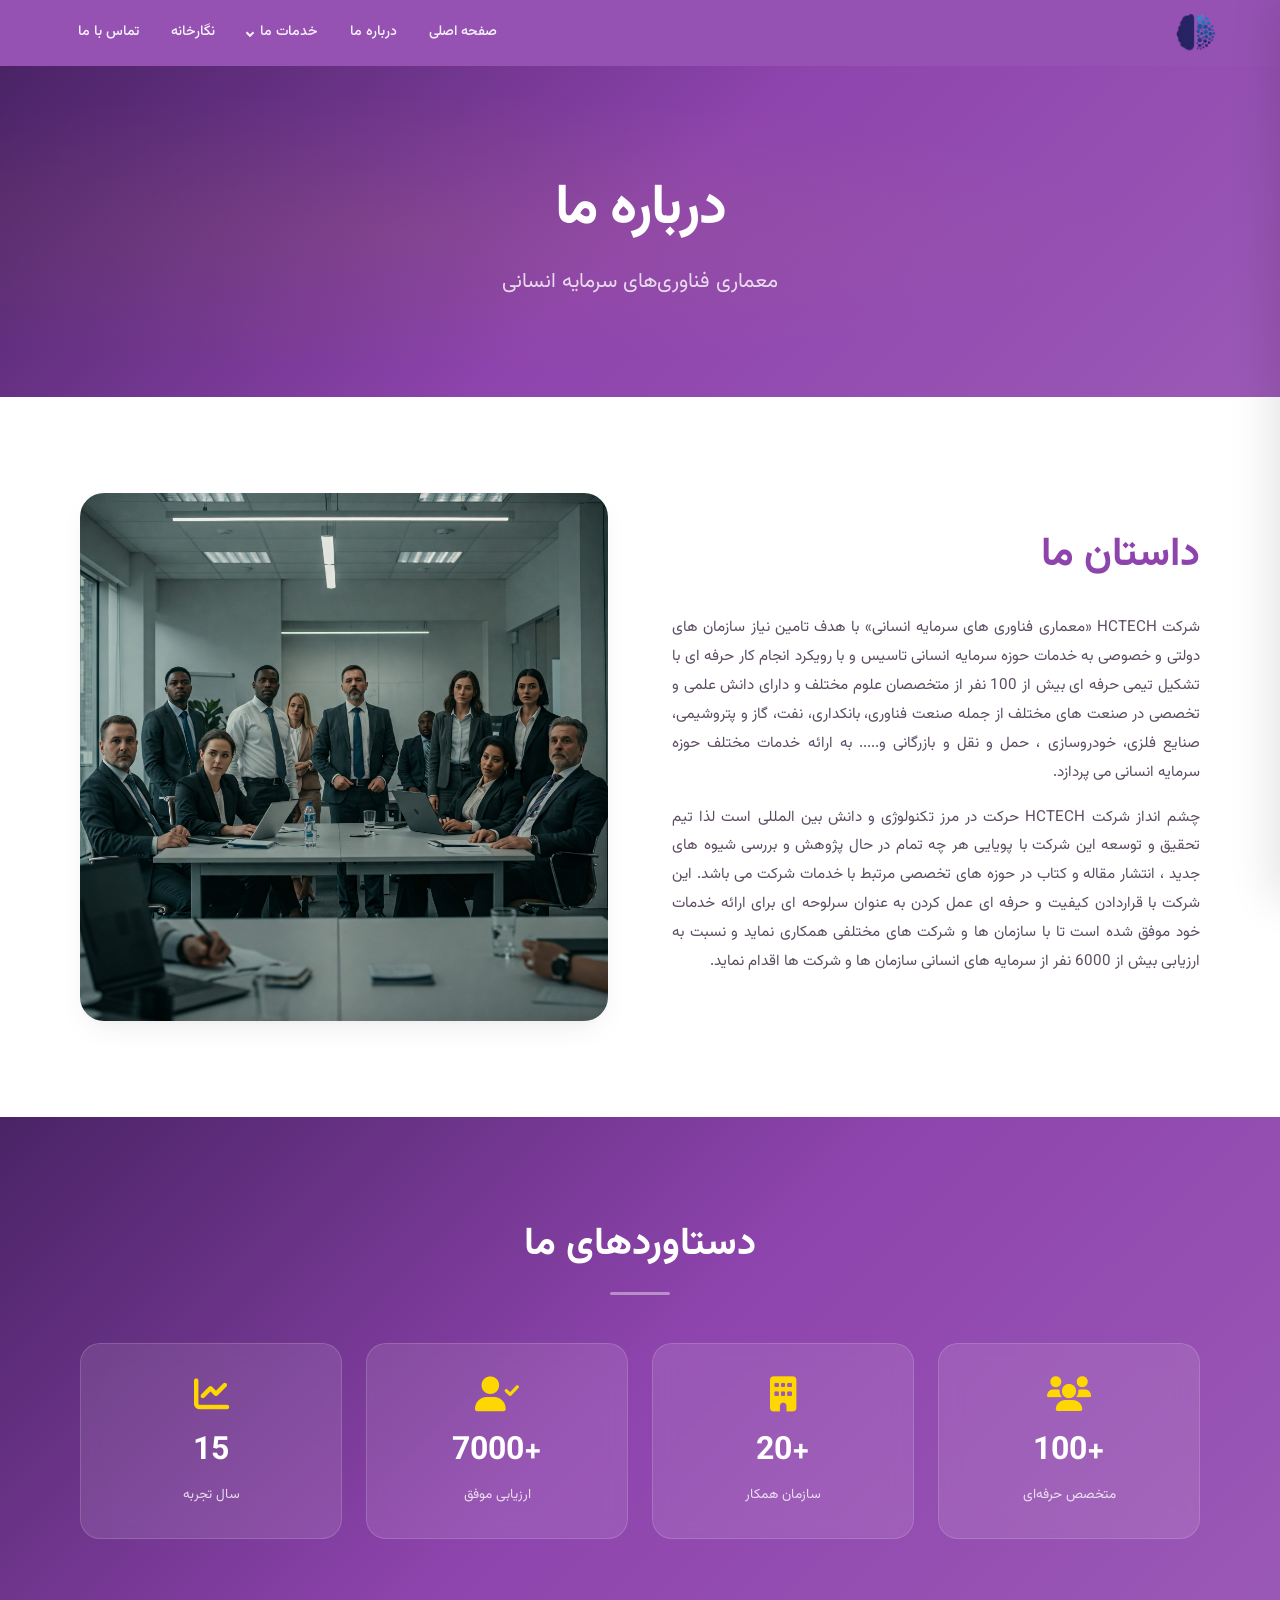
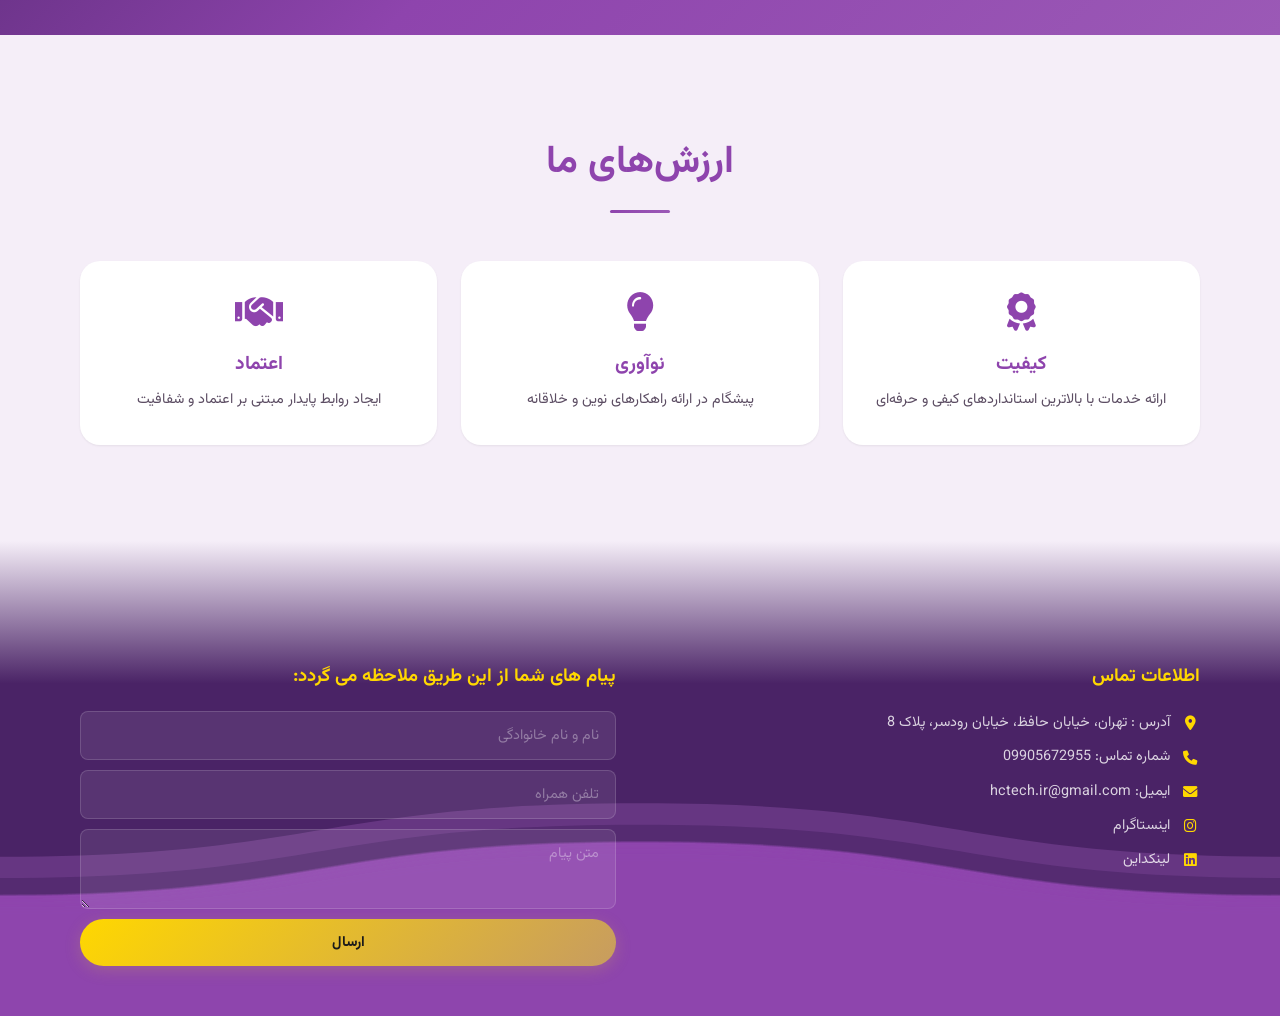
==== about.html @ 05dc85ad "Initial commit - HCTECH Premium v5.0" ====
<!DOCTYPE html>
<html lang="fa" dir="rtl">

<head>
    <meta charset="UTF-8">
    <meta name="viewport" content="width=device-width, initial-scale=1.0">
    <title>درباره ما - HCTECH</title>

    <!-- Preload فونت -->
    <link rel="preload" href="assets/fonts/Vazirmatn-Regular.ttf" as="font" type="font/ttf" crossorigin>
    <link rel="preload" href="assets/fonts/Vazirmatn-Bold.ttf" as="font" type="font/ttf" crossorigin>

    <!-- Styles -->
    <link rel="stylesheet" href="css/main.css">
    <link rel="stylesheet" href="css/animations.css">
    <link rel="stylesheet" href="https://cdnjs.cloudflare.com/ajax/libs/font-awesome/6.0.0/css/all.min.css">
</head>

<body>

    <!-- ==========================================
    HEADER
    =========================================== -->
    <header class="header">
        <div class="header-container">
            <a href="index.html" class="logo-link">
                <img src="./images/logo.png" alt="HCTECH" class="logo">
            </a>
            <nav>
                <ul>
                    <li><a href="index.html">صفحه اصلی</a></li>
                    <li><a href="about.html" class="active">درباره ما</a></li>
                    <li class="dropdown">
                        <a href="#" class="dropdown-btn">خدمات ما</a>
                        <div class="dropdown-content">
                            <a href="competency.html">طراحی مدل شایستگی</a>
                            <a href="tm.html">مدیریت استعداد</a>
                            <a href="sp.html">جانشین‌پروری</a>
                            <a href="assessmentcenter.html">کانون ارزیابی</a>
                            <a href="#">دوره‌های توسعه شایستگی</a>
                            <a href="#">مدیریت عملکرد</a>
                            <a href="#">کوچینگ</a>
                            <a href="#">مدیریت دانش</a>
                            <a href="#">کلینیک رفتاری</a>
                        </div>
                    </li>
                    <li><a href="index.html#gallery">نگارخانه</a></li>
                    <li><a href="contact.html">تماس با ما</a></li>
                </ul>
            </nav>
        </div>
    </header>

    <!-- ==========================================
    PAGE HEADER
    =========================================== -->
    <section class="page-hero">
        <div class="page-hero-content fade-in-up">
            <h1>درباره ما</h1>
            <p>معماری فناوری‌های سرمایه انسانی</p>
        </div>
    </section>

    <!-- ==========================================
    OUR STORY
    =========================================== -->
    <section class="our-story">
        <div class="container">
            <div class="story-content">
                <div class="story-text fade-in-up">
                    <h1>داستان ما</h1>
                    <p>شرکت HCTECH «معماری فناوری های سرمایه انسانی» با هدف تامین نیاز سازمان های دولتی و خصوصی به
                        خدمات حوزه سرمایه انسانی تاسیس و با رویکرد انجام کار حرفه ای با تشکیل تیمی حرفه ای بیش از
                        100 نفر از متخصصان علوم مختلف و دارای دانش علمی و تخصصی در صنعت های مختلف از جمله صنعت
                        فناوری، بانکداری، نفت، گاز و پتروشیمی، صنایع فلزی، خودروسازی ، حمل و نقل و بازرگانی و.....
                        به ارائه خدمات مختلف حوزه سرمایه انسانی می پردازد.</p>
                    <p>چشم انداز شرکت HCTECH حرکت در مرز تکنولوژی و دانش بین المللی است لذا تیم تحقیق و توسعه این
                        شرکت با پویایی هر چه تمام در حال پژوهش و بررسی شیوه های جدید ، انتشار مقاله و کتاب در حوزه
                        های تخصصی مرتبط با خدمات شرکت می باشد. این شرکت با قراردادن کیفیت و حرفه ای عمل کردن به
                        عنوان سرلوحه ای برای ارائه خدمات خود موفق شده است تا با سازمان ها و شرکت های مختلفی همکاری
                        نماید و نسبت به ارزیابی بیش از 6000 نفر از سرمایه های انسانی سازمان ها و شرکت ها اقدام
                        نماید.</p>
                </div>
                <div class="story-image fade-in-up">
                    <img src="./images/about/about 1.jpg" alt="درباره HCTECH">
                </div>
            </div>
        </div>
    </section>

    <!-- ==========================================
    ACHIEVEMENTS
    =========================================== -->
    <section class="achievements">
        <div class="container">
            <h2 class="section-title">دستاوردهای ما</h2>
            <div class="stats-grid">
                <div class="stat-item scale-in">
                    <i class="fas fa-users"></i>
                    <h3>+100</h3>
                    <p>متخصص حرفه‌ای</p>
                </div>
                <div class="stat-item scale-in">
                    <i class="fas fa-building"></i>
                    <h3>+20</h3>
                    <p>سازمان همکار</p>
                </div>
                <div class="stat-item scale-in">
                    <i class="fas fa-user-check"></i>
                    <h3>+7000</h3>
                    <p>ارزیابی موفق</p>
                </div>
                <div class="stat-item scale-in">
                    <i class="fas fa-chart-line"></i>
                    <h3>15</h3>
                    <p>سال تجربه</p>
                </div>
            </div>
        </div>
    </section>

    <!-- ==========================================
    OUR VALUES
    =========================================== -->
    <section class="our-values">
        <div class="container">
            <h2 class="section-title">ارزش‌های ما</h2>
            <div class="values-grid">
                <div class="value-card fade-in-up">
                    <i class="fas fa-award"></i>
                    <h3>کیفیت</h3>
                    <p>ارائه خدمات با بالاترین استانداردهای کیفی و حرفه‌ای</p>
                </div>
                <div class="value-card fade-in-up">
                    <i class="fas fa-lightbulb"></i>
                    <h3>نوآوری</h3>
                    <p>پیشگام در ارائه راهکارهای نوین و خلاقانه</p>
                </div>
                <div class="value-card fade-in-up">
                    <i class="fas fa-handshake"></i>
                    <h3>اعتماد</h3>
                    <p>ایجاد روابط پایدار مبتنی بر اعتماد و شفافیت</p>
                </div>
            </div>
        </div>
    </section>

    <!-- ==========================================
    FOOTER
    =========================================== -->
    <footer>
        <div class="wave-container">
            <svg viewBox="0 0 120 28" preserveAspectRatio="none">
                <defs>
                    <filter id="goo">
                        <feGaussianBlur in="SourceGraphic" stdDeviation="1" result="blur" />
                        <feColorMatrix in="blur" mode="matrix" values="1 0 0 0 0  0 1 0 0 0  0 0 1 0 0  0 0 0 13 -9"
                            result="goo" />
                        <xfeBlend in="SourceGraphic" in2="goo" />
                    </filter>
                    <path id="wave"
                        d="M 0,10 C 30,10 30,15 60,15 90,15 90,10 120,10 150,10 150,15 180,15 210,15 210,10 240,10 v 28 h -240 z" />
                </defs>
                <use id="wave3" class="wave" xlink:href="#wave" x="0" y="-2"></use>
                <use id="wave2" class="wave" xlink:href="#wave" x="0" y="0"></use>
                <g class="gooeff" filter="url(#goo)">
                    <circle class="drop drop1" cx="20" cy="2" r="8.8" />
                    <circle class="drop drop2" cx="25" cy="2.5" r="7.5" />
                    <circle class="drop drop3" cx="16" cy="2.8" r="9.2" />
                    <circle class="drop drop4" cx="18" cy="2" r="8.8" />
                    <circle class="drop drop5" cx="22" cy="2.5" r="7.5" />
                    <circle class="drop drop6" cx="26" cy="2.8" r="9.2" />
                    <circle class="drop drop1" cx="5" cy="4.4" r="8.8" />
                    <circle class="drop drop2" cx="5" cy="4.1" r="7.5" />
                    <circle class="drop drop3" cx="8" cy="3.8" r="9.2" />
                    <circle class="drop drop4" cx="3" cy="4.4" r="8.8" />
                    <circle class="drop drop5" cx="7" cy="4.1" r="7.5" />
                    <circle class="drop drop6" cx="10" cy="4.3" r="9.2" />
                    <circle class="drop drop1" cx="1.2" cy="5.4" r="8.8" />
                    <circle class="drop drop2" cx="5.2" cy="5.1" r="7.5" />
                    <circle class="drop drop3" cx="10.2" cy="5.3" r="9.2" />
                    <circle class="drop drop4" cx="3.2" cy="5.4" r="8.8" />
                    <circle class="drop drop5" cx="14.2" cy="5.1" r="7.5" />
                    <circle class="drop drop6" cx="17.2" cy="4.8" r="9.2" />
                    <use id="wave1" class="wave" xlink:href="#wave" x="0" y="1" />
                </g>
            </svg>
        </div>
        <div class="footer-container">
            <div class="contact-info">
                <h3>اطلاعات تماس</h3>
                <p><i class="fas fa-map-marker-alt"></i> آدرس : تهران، خیابان حافظ، خیابان رودسر، پلاک 8</p>
                <p><i class="fas fa-phone"></i> شماره تماس: 09905672955</p>
                <p><i class="fas fa-envelope"></i> ایمیل: hctech.ir@gmail.com</p>
                <p><i class="fab fa-instagram"></i> <a href="#">اینستاگرام</a></p>
                <p><i class="fab fa-linkedin"></i> <a href="#">لینکداین</a></p>
            </div>
            <div class="message-box">
                <h3>پیام های شما از این طریق ملاحظه می گردد:</h3>
                <form>
                    <input type="text" placeholder="نام و نام خانوادگی" required>
                    <input type="email" placeholder="تلفن همراه" required>
                    <textarea placeholder="متن پیام" required></textarea>
                    <button type="submit">ارسال</button>
                </form>
            </div>
        </div>
    </footer>

    <script src="js/main.js"></script>
</body>

</html>
---- css/main.css ----
/* ========================================
   HCTECH PREMIUM CSS v5.0
   طراحی از صفر — مینیمال لوکس
   ======================================== */

/* ===========================================
   ۱. @font-face — فونت لوکال Vazirmatn
   =========================================== */
@font-face {
    font-family: 'Vazirmatn';
    src: url('../assets/fonts/Vazirmatn-Light.ttf') format('truetype');
    font-weight: 300;
    font-style: normal;
    font-display: swap;
}

@font-face {
    font-family: 'Vazirmatn';
    src: url('../assets/fonts/Vazirmatn-Regular.ttf') format('truetype');
    font-weight: 400;
    font-style: normal;
    font-display: swap;
}

@font-face {
    font-family: 'Vazirmatn';
    src: url('../assets/fonts/Vazirmatn-Medium.ttf') format('truetype');
    font-weight: 500;
    font-style: normal;
    font-display: swap;
}

@font-face {
    font-family: 'Vazirmatn';
    src: url('../assets/fonts/Vazirmatn-Bold.ttf') format('truetype');
    font-weight: 700;
    font-style: normal;
    font-display: swap;
}

/* ===========================================
   ۲. CSS Variables — Design Tokens
   =========================================== */
:root {
    --color-primary: #8e44ad;
    --color-primary-light: #9b59b6;
    --color-primary-lighter: #c39bd3;
    --color-primary-dark: #4a2366;
    --color-primary-bg: #f5eef8;
    --color-accent: #FFD700;
    --color-gold: #c79c60;
    --color-white: #ffffff;
    --color-white-soft: #fafafa;
    --color-gray-50: #f8f9fa;
    --color-gray-100: #f3f4f6;
    --color-gray-200: #e5e7eb;
    --color-gray-300: #d1d5db;
    --color-gray-400: #9ca3af;
    --color-gray-500: #6b7280;
    --color-gray-600: #4b5563;
    --color-text: #2d1f33;
    --color-text-secondary: #5c4d63;
    --color-text-muted: #8a7d91;
    --glass-bg: rgba(255, 255, 255, 0.6);
    --glass-bg-strong: rgba(255, 255, 255, 0.85);
    --glass-border: 1px solid rgba(255, 255, 255, 0.6);
    --glass-blur: blur(16px) saturate(180%);
    --shadow-sm: 0 1px 3px rgba(0, 0, 0, 0.04), 0 1px 2px rgba(0, 0, 0, 0.03);
    --shadow-md: 0 4px 16px -4px rgba(0, 0, 0, 0.06), 0 2px 8px -4px rgba(0, 0, 0, 0.03);
    --shadow-lg: 0 12px 30px -8px rgba(0, 0, 0, 0.08), 0 4px 12px -6px rgba(0, 0, 0, 0.04);
    --shadow-xl: 0 20px 50px -10px rgba(0, 0, 0, 0.1), 0 8px 20px -8px rgba(0, 0, 0, 0.05);
    --radius-sm: 8px;
    --radius-md: 14px;
    --radius-lg: 20px;
    --radius-xl: 24px;
    --radius-2xl: 30px;
    --radius-full: 9999px;
    --transition-fast: 0.15s ease;
    --transition-base: 0.25s ease;
    --transition-slow: 0.4s ease;
    --section-gap: clamp(3rem, 8vw, 6rem);
    --container-padding: clamp(1rem, 4vw, 2.5rem);
    --container-max: 1200px;
}

/* ===========================================
   ۳. Reset
   =========================================== */
*,
*::before,
*::after {
    margin: 0;
    padding: 0;
    box-sizing: border-box;
}

html {
    scroll-behavior: smooth;
    font-size: 16px;
    -webkit-text-size-adjust: 100%;
}

body {
    font-family: 'Vazirmatn', 'Vazir', Tahoma, system-ui, -apple-system, sans-serif;
    background: #f8f7fc;
    color: var(--color-text);
    direction: rtl;
    line-height: 1.7;
    overflow-x: hidden;
    -webkit-font-smoothing: antialiased;
}

::selection {
    background: var(--color-primary);
    color: #fff;
}

img,
video {
    max-width: 100%;
    height: auto;
    display: block;
}

a {
    color: inherit;
    text-decoration: none;
}

ul {
    list-style: none;
}

button {
    cursor: pointer;
    font-family: inherit;
    border: none;
    background: none;
}

input,
textarea {
    font-family: inherit;
    font-size: inherit;
}

.container {
    max-width: var(--container-max);
    margin: 0 auto;
    padding: 0 var(--container-padding);
}

.section-title {
    font-size: clamp(1.6rem, 3.5vw, 2.4rem);
    color: var(--color-primary);
    text-align: center;
    margin-bottom: 3rem;
    font-weight: 700;
    position: relative;
}

.section-title::after {
    content: '';
    display: block;
    width: 60px;
    height: 3px;
    background: linear-gradient(90deg, var(--color-primary), var(--color-primary-light));
    margin: 14px auto 0;
    border-radius: 2px;
}

.text-center {
    text-align: center;
}

/* ===========================================
   ۴. Scrollbar
   =========================================== */
::-webkit-scrollbar {
    width: 6px;
}

::-webkit-scrollbar-track {
    background: transparent;
}

::-webkit-scrollbar-thumb {
    background: var(--color-primary-lighter);
    border-radius: 10px;
}

::-webkit-scrollbar-thumb:hover {
    background: var(--color-primary);
}

/* ===========================================
   ۵. HEADER
   =========================================== */
.header {
    position: sticky;
    top: 0;
    z-index: 1000;
    background: rgba(142, 68, 173, 0.92);
    backdrop-filter: blur(16px);
    -webkit-backdrop-filter: blur(16px);
    transition: background 0.3s ease, box-shadow 0.3s ease;
}

.header-scrolled {
    background: rgba(255, 255, 255, 0.94);
    backdrop-filter: blur(20px);
    -webkit-backdrop-filter: blur(20px);
    box-shadow: 0 2px 20px rgba(0, 0, 0, 0.06);
}

.header-container {
    display: flex;
    align-items: center;
    justify-content: space-between;
    max-width: 1200px;
    margin: 0 auto;
    padding: 0 1.5rem;
    height: 66px;
    transition: height 0.3s ease;
}

.header-scrolled .header-container {
    height: 58px;
}

/* لوگو — فقط یک تعریف */
.header .logo {
    height: 40px;
    width: auto;
    object-fit: contain;
    transition: height 0.3s ease;
    display: block;
}

.header-scrolled .logo {
    height: 34px;
}

/* Navigation */
.header nav {
    display: flex;
    align-items: center;
}

.header nav ul {
    display: flex;
    align-items: center;
    gap: 4px;
}

.header nav ul li {
    position: relative;
}

.header nav ul li>a {
    display: flex;
    align-items: center;
    gap: 3px;
    padding: 8px 14px;
    color: rgba(255, 255, 255, 0.92);
    font-size: 0.88rem;
    font-weight: 500;
    border-radius: 8px;
    transition: all 0.2s ease;
    white-space: nowrap;
}

.header nav ul li>a:hover {
    color: #fff;
    background: rgba(255, 255, 255, 0.12);
}

.header-scrolled nav ul li>a {
    color: #333;
}

.header-scrolled nav ul li>a:hover {
    color: #8e44ad;
    background: rgba(142, 68, 173, 0.06);
}

/* Dropdown */
.dropdown-btn::after {
    content: '';
    display: inline-block;
    width: 6px;
    height: 6px;
    border-left: 2px solid currentColor;
    border-bottom: 2px solid currentColor;
    transform: rotate(-45deg);
    margin-right: 4px;
    transition: transform 0.2s ease;
}

.dropdown:hover .dropdown-btn::after {
    transform: rotate(135deg);
}

.dropdown-content {
    position: absolute;
    top: calc(100% + 2px);
    right: 0;
    min-width: 250px;
    background: #fff;
    border-radius: 14px;
    box-shadow: 0 20px 50px rgba(0, 0, 0, 0.12), 0 0 0 1px rgba(0, 0, 0, 0.04);
    padding: 8px 0;
    opacity: 0;
    visibility: hidden;
    transform: translateY(4px);
    transition: all 0.2s ease;
    z-index: 200;
}

.dropdown:hover .dropdown-content {
    opacity: 1;
    visibility: visible;
    transform: translateY(0);
}

.dropdown-content a {
    display: block !important;
    padding: 11px 20px !important;
    color: #333 !important;
    font-size: 0.85rem !important;
    font-weight: 400 !important;
    text-align: right !important;
    border-radius: 0 !important;
    margin: 0 !important;
    transition: all 0.15s ease !important;
}

.dropdown-content a:hover {
    background: #f5eef8 !important;
    color: #8e44ad !important;
    padding-right: 26px !important;
}

/* Hamburger */
.hamburger {
    display: none;
    flex-direction: column;
    gap: 5px;
    cursor: pointer;
    z-index: 3001;
    padding: 6px;
}

.hamburger span {
    display: block;
    width: 24px;
    height: 2px;
    background: #fff;
    border-radius: 2px;
    transition: all 0.3s ease;
}

.header-scrolled .hamburger span {
    background: #8e44ad;
}

.hamburger.active span:nth-child(1) {
    transform: translateY(7px) rotate(45deg);
}

.hamburger.active span:nth-child(2) {
    opacity: 0;
}

.hamburger.active span:nth-child(3) {
    transform: translateY(-7px) rotate(-45deg);
}

/* Mobile Menu */
.mobile-menu {
    position: fixed;
    top: 0;
    right: 0;
    width: min(300px, 82vw);
    height: 100vh;
    height: 100dvh;
    background: #fff;
    z-index: 3000;
    transform: translateX(100%);
    transition: transform 0.35s cubic-bezier(0.4, 0, 0.2, 1);
    padding: 80px 20px 30px;
    display: flex;
    flex-direction: column;
    gap: 2px;
    box-shadow: -10px 0 40px rgba(0, 0, 0, 0.1);
    overflow-y: auto;
}

.mobile-menu.active {
    transform: translateX(0);
}

.mobile-menu a {
    display: block;
    padding: 13px 16px;
    font-size: 0.98rem;
    font-weight: 500;
    color: #333;
    border-radius: 10px;
    transition: all 0.2s ease;
}

.mobile-menu a:hover {
    background: #f5eef8;
    color: #8e44ad;
}

.mobile-menu .dropdown-services {
    border-top: 1px solid #eee;
    margin-top: 6px;
    padding-top: 6px;
}

.mobile-menu .dropdown-services a {
    font-size: 0.88rem;
    padding-right: 22px;
    color: #555;
}

.mobile-menu-overlay {
    position: fixed;
    inset: 0;
    background: rgba(0, 0, 0, 0.4);
    z-index: 2999;
    opacity: 0;
    visibility: hidden;
    transition: all 0.3s ease;
}

.mobile-menu-overlay.active {
    opacity: 1;
    visibility: visible;
}

@media (max-width: 991px) {
    .header nav {
        display: none;
    }

    .hamburger {
        display: flex;
    }
}

@media (max-width: 480px) {
    .header-container {
        height: 58px;
        padding: 0 1rem;
    }

    .header .logo {
        height: 32px;
    }
}

/* ===========================================
   ۶. INDEX PAGE — Video Section
   =========================================== */
.video-section {
    position: relative;
    background: #000;
}

.video-wrapper {
    position: relative;
    width: 100%;
    aspect-ratio: 16/9;
    max-height: 85vh;
    overflow: hidden;
}

.video-wrapper::after {
    content: '';
    position: absolute;
    inset: 0;
    background: linear-gradient(to bottom, rgba(0, 0, 0, 0.2) 0%, rgba(0, 0, 0, 0) 30%, rgba(0, 0, 0, 0) 70%, rgba(74, 35, 102, 0.5) 100%);
    pointer-events: none;
    z-index: 2;
}

#hero-video {
    width: 100%;
    height: 100%;
    object-fit: cover;
    position: absolute;
    top: 0;
    left: 0;
}

.video-overlay-text {
    position: absolute;
    top: 50%;
    left: 50%;
    transform: translate(-50%, -50%);
    z-index: 3;
    text-align: center;
    pointer-events: none;
}

.video-overlay-title {
    font-family: 'Montserrat', system-ui, -apple-system, sans-serif;
    font-size: clamp(3rem, 8vw, 7rem);
    font-weight: 700;
    color: #fff;
    letter-spacing: 4px;
    text-shadow: 0 4px 30px rgba(0, 0, 0, 0.4);
    line-height: 1;
    margin-bottom: 0.5rem;
}

.video-overlay-subtitle {
    font-family: 'Poppins', system-ui, -apple-system, sans-serif;
    font-size: clamp(1rem, 2.5vw, 1.6rem);
    color: rgba(255, 255, 255, 0.85);
    letter-spacing: 6px;
    font-weight: 300;
    text-shadow: 0 2px 10px rgba(0, 0, 0, 0.3);
}

/* ===========================================
   ۷. Services Grid
   =========================================== */
.services {
    display: grid;
    grid-template-columns: repeat(auto-fill, minmax(280px, 1fr));
    gap: 1.5rem;
    padding: var(--section-gap) var(--container-padding);
    background: var(--color-primary-bg);
    max-width: var(--container-max);
    margin: 0 auto;
}

.service-card {
    background: #fff;
    border-radius: var(--radius-lg);
    overflow: hidden;
    box-shadow: var(--shadow-sm);
    transition: all 0.35s ease;
    cursor: pointer;
}

.service-card:hover {
    transform: translateY(-6px);
    box-shadow: var(--shadow-lg);
}

.service-card img {
    width: 100%;
    aspect-ratio: 4/3;
    object-fit: cover;
    transition: transform 0.5s ease;
}

.service-card:hover img {
    transform: scale(1.04);
}

.service-card h2 {
    padding: 1rem 1.2rem;
    font-size: 0.95rem;
    font-weight: 600;
    color: var(--color-text);
    transition: color 0.2s ease;
    text-align: center;
}

.service-card:hover h2 {
    color: var(--color-primary);
}

.service-card a {
    display: block;
    color: inherit;
}

/* ===========================================
   ۸. Statistics
   =========================================== */
.statistics-section {
    background: linear-gradient(135deg, #4a2366 0%, #8e44ad 50%, #9b59b6 100%);
    padding: var(--section-gap) 0;
    margin-bottom: 80px;
    position: relative;
    overflow: hidden;
}

.statistics-section::before {
    content: '';
    position: absolute;
    inset: 0;
    background: radial-gradient(ellipse at 30% 50%, rgba(255, 215, 0, 0.08) 0%, transparent 60%),
        radial-gradient(ellipse at 70% 80%, rgba(255, 255, 255, 0.04) 0%, transparent 50%);
    pointer-events: none;
}

.statistics-container {
    display: grid;
    grid-template-columns: repeat(auto-fit, minmax(260px, 1fr));
    gap: 2rem;
    max-width: var(--container-max);
    margin: 0 auto;
    padding: 0 var(--container-padding);
}

.stat-item {
    background: rgba(255, 255, 255, 0.1);
    backdrop-filter: blur(10px);
    -webkit-backdrop-filter: blur(10px);
    border: 1px solid rgba(255, 255, 255, 0.15);
    border-radius: var(--radius-lg);
    padding: 2rem 1.5rem;
    text-align: center;
    transition: all 0.3s ease;
}

.stat-item:hover {
    background: rgba(255, 255, 255, 0.16);
    transform: translateY(-4px);
    box-shadow: 0 12px 30px rgba(0, 0, 0, 0.15);
}

.stat-icon {
    font-size: 2.4rem;
    color: var(--color-accent);
    margin-bottom: 1rem;
}

.stat-number {
    font-size: 2.8rem;
    font-weight: 800;
    color: #fff;
    display: flex;
    align-items: center;
    justify-content: center;
    gap: 4px;
}

.stat-unit {
    font-size: 1.2rem;
    color: rgba(255, 255, 255, 0.6);
    font-weight: 400;
}

.stat-title {
    font-size: 0.92rem;
    color: rgba(255, 255, 255, 0.8);
    margin-top: 0.5rem;
    font-weight: 400;
}

/* ===========================================
   ۹. FOOTER
   =========================================== */
footer {
    position: relative;
    color: #fff;
    text-align: center;
    overflow: hidden;
    padding: 120px 0 50px;
    background: linear-gradient(180deg, var(--color-primary-bg) 0%, var(--color-primary-dark) 30%);
}

.footer-container {
    display: flex;
    justify-content: space-between;
    gap: 3rem;
    max-width: var(--container-max);
    margin: 0 auto;
    padding: 0 var(--container-padding);
    text-align: right;
    position: relative;
    z-index: 2;
}

.contact-info,
.message-box {
    width: 48%;
}

.contact-info h3,
.message-box h3 {
    color: var(--color-accent);
    margin-bottom: 1.2rem;
    font-size: 1.15rem;
}

.contact-info p {
    display: flex;
    align-items: center;
    gap: 10px;
    margin-bottom: 0.6rem;
    color: rgba(255, 255, 255, 0.8);
    font-size: 0.9rem;
}

.contact-info i {
    color: var(--color-accent);
    width: 20px;
    text-align: center;
}

.contact-info a {
    color: rgba(255, 255, 255, 0.8);
    transition: color 0.2s ease;
}

.contact-info a:hover {
    color: var(--color-accent);
}

.message-box form {
    display: flex;
    flex-direction: column;
    gap: 10px;
}

.message-box input,
.message-box textarea {
    padding: 12px 16px;
    border: 1px solid rgba(255, 255, 255, 0.15);
    border-radius: var(--radius-sm);
    background: rgba(255, 255, 255, 0.08);
    color: #fff;
    font-size: 0.9rem;
    transition: all 0.2s ease;
}

.message-box input:focus,
.message-box textarea:focus {
    outline: none;
    border-color: var(--color-accent);
    background: rgba(255, 255, 255, 0.14);
}

.message-box input::placeholder,
.message-box textarea::placeholder {
    color: rgba(255, 255, 255, 0.35);
}

.message-box textarea {
    min-height: 80px;
    resize: vertical;
}

.message-box button {
    padding: 12px 20px;
    background: linear-gradient(135deg, var(--color-accent), var(--color-gold));
    color: #1a1a1a;
    border: none;
    border-radius: var(--radius-full);
    font-weight: 700;
    font-size: 0.9rem;
    cursor: pointer;
    transition: all 0.25s ease;
    box-shadow: 0 4px 15px rgba(199, 156, 96, 0.3);
}

.message-box button:hover {
    transform: translateY(-3px);
    box-shadow: 0 8px 25px rgba(199, 156, 96, 0.4);
}

/* Wave */
.wave-container {
    position: absolute;
    bottom: 0;
    width: 100%;
    height: 100%;
    pointer-events: none;
}

.wave-container svg {
    width: 100%;
    overflow: visible;
    position: absolute;
    bottom: 0;
}

.wave {
    fill: var(--color-primary);
}

#wave1 {
    animation: waveSlide 8s linear infinite;
}

#wave2 {
    animation: waveSlide 12s linear infinite reverse;
    opacity: 0.6;
    fill: var(--color-primary-dark);
}

#wave3 {
    animation: waveSlide 16s linear infinite;
    opacity: 0.35;
    fill: var(--color-primary-light);
}

@keyframes waveSlide {
    to {
        transform: translateX(-100%);
    }
}

.drop {
    fill: var(--color-primary);
    animation: dropFloat 4s ease-in-out infinite;
}

.drop1 {
    animation-duration: 3.5s;
}

.drop2 {
    animation-delay: 1.2s;
    animation-duration: 3s;
}

.drop3 {
    animation-delay: 2.4s;
    animation-duration: 3.8s;
}

.drop4 {
    animation-delay: 0.6s;
    animation-duration: 4.2s;
}

.drop5 {
    animation-delay: 1.8s;
    animation-duration: 3.2s;
}

.drop6 {
    animation-delay: 3s;
    animation-duration: 4.5s;
}

@keyframes dropFloat {
    0% {
        transform: translateY(25px);
        opacity: 1;
    }

    40% {
        transform: translateY(-18px) scale(0.2);
        opacity: 0.6;
    }

    40.001% {
        transform: translateY(25px) scale(1);
        opacity: 1;
    }

    100% {
        transform: translateY(25px);
        opacity: 1;
    }
}

.gooeff {
    filter: url(#goo);
}

/* ===========================================
   ۱۰. RESPONSIVE
   =========================================== */
@media (max-width: 991px) {
    .footer-container {
        flex-direction: column;
        gap: 2rem;
    }

    .contact-info,
    .message-box {
        width: 100%;
    }
}

@media (max-width: 767px) {
    .services {
        grid-template-columns: repeat(2, 1fr);
        gap: 1rem;
    }

    .service-card h2 {
        font-size: 0.82rem;
        padding: 0.8rem;
    }

    .statistics-container {
        grid-template-columns: 1fr;
    }

    .stat-number {
        font-size: 2.2rem;
    }
}

@media (max-width: 480px) {
    .services {
        grid-template-columns: 1fr 1fr;
        gap: 0.7rem;
    }

    .video-overlay-title {
        font-size: 2rem;
    }

    .video-overlay-subtitle {
        font-size: 0.8rem;
        letter-spacing: 3px;
    }
}

@media (prefers-reduced-motion: reduce) {

    *,
    *::before,
    *::after {
        animation-duration: 0.01ms !important;
        transition-duration: 0.01ms !important;
    }
}

/* ===========================================
   صفحات داخلی
   =========================================== */
.page-hero {
    position: relative;
    background: linear-gradient(135deg, #4a2366 0%, #8e44ad 50%, #9b59b6 100%);
    padding: clamp(3rem, 8vw, 6rem) 0;
    text-align: center;
    color: #fff;
    overflow: hidden;
}

.page-hero::before {
    content: '';
    position: absolute;
    inset: 0;
    background: radial-gradient(ellipse at 30% 50%, rgba(255, 215, 0, 0.06) 0%, transparent 60%);
    pointer-events: none;
}

.page-hero-overlay {
    position: absolute;
    inset: 0;
    background: linear-gradient(135deg, rgba(74, 35, 102, 0.85), rgba(142, 68, 173, 0.7));
    z-index: 1;
}

.page-hero-content {
    position: relative;
    z-index: 2;
}

.page-hero-content h1 {
    font-size: clamp(2rem, 5vw, 3.5rem);
    font-weight: 800;
    margin-bottom: 0.5rem;
    letter-spacing: -0.02em;
}

.page-hero-content p {
    font-size: clamp(1rem, 2vw, 1.3rem);
    opacity: 0.8;
}

.our-story {
    padding: var(--section-gap) 0;
    background: #fff;
}

.story-content {
    display: grid;
    grid-template-columns: 1fr 1fr;
    gap: clamp(2rem, 5vw, 4rem);
    align-items: center;
}

.story-text h1 {
    font-size: clamp(1.8rem, 3.5vw, 2.5rem);
    color: var(--color-primary);
    margin-bottom: 1.5rem;
    font-weight: 700;
}

.story-text p {
    margin-bottom: 1rem;
    font-size: 0.95rem;
    color: var(--color-text-secondary);
    line-height: 1.9;
    text-align: justify;
}

.story-image img {
    width: 100%;
    border-radius: var(--radius-xl);
    box-shadow: var(--shadow-lg);
    transition: transform 0.4s ease;
}

.story-image img:hover {
    transform: scale(1.02);
}

.achievements {
    background: linear-gradient(135deg, #4a2366 0%, #8e44ad 50%, #9b59b6 100%);
    padding: var(--section-gap) 0;
    color: #fff;
    position: relative;
}

.achievements .section-title {
    color: #fff;
}

.achievements .section-title::after {
    background: rgba(255, 255, 255, 0.4);
}

.stats-grid {
    display: grid;
    grid-template-columns: repeat(4, 1fr);
    gap: 1.5rem;
}

.stats-grid .stat-item {
    background: rgba(255, 255, 255, 0.1);
    backdrop-filter: blur(10px);
    -webkit-backdrop-filter: blur(10px);
    border: 1px solid rgba(255, 255, 255, 0.15);
    border-radius: var(--radius-lg);
    padding: 2rem 1rem;
    text-align: center;
    transition: all 0.3s ease;
}

.stats-grid .stat-item:hover {
    background: rgba(255, 255, 255, 0.16);
    transform: translateY(-4px);
}

.stats-grid .stat-item i {
    font-size: 2.2rem;
    margin-bottom: 0.8rem;
    color: var(--color-accent);
}

.stats-grid .stat-item h3 {
    font-size: 2rem;
    font-weight: 800;
    margin-bottom: 0.3rem;
}

.stats-grid .stat-item p {
    font-size: 0.85rem;
    opacity: 0.8;
}

.our-values {
    padding: var(--section-gap) 0;
    background: var(--color-primary-bg);
}

.values-grid {
    display: grid;
    grid-template-columns: repeat(3, 1fr);
    gap: 1.5rem;
}

.value-card {
    background: #fff;
    border-radius: var(--radius-lg);
    padding: 2rem 1.5rem;
    text-align: center;
    box-shadow: var(--shadow-sm);
    transition: all 0.3s ease;
}

.value-card:hover {
    transform: translateY(-6px);
    box-shadow: var(--shadow-lg);
}

.value-card i {
    font-size: 2.4rem;
    color: var(--color-primary);
    margin-bottom: 1rem;
}

.value-card h3 {
    color: var(--color-primary);
    margin-bottom: 0.5rem;
    font-size: 1.2rem;
}

.value-card p {
    color: var(--color-text-secondary);
    font-size: 0.9rem;
}

@media (max-width: 991px) {
    .story-content {
        grid-template-columns: 1fr;
    }

    .stats-grid {
        grid-template-columns: repeat(2, 1fr);
    }

    .values-grid {
        grid-template-columns: repeat(2, 1fr);
    }
}

@media (max-width: 767px) {
    .stats-grid {
        grid-template-columns: repeat(2, 1fr);
    }

    .values-grid {
        grid-template-columns: 1fr;
    }
}

@media (max-width: 480px) {
    .stats-grid {
        grid-template-columns: 1fr;
    }
}

/* CONTACT */
.contact-hero {
    position: relative;
    background: linear-gradient(180deg, #4a2366 0%, #3a1a52 100%);
    min-height: 600px;
    display: flex;
    align-items: center;
    justify-content: center;
    text-align: center;
    overflow: hidden;
}

.contact-hero-overlay {
    position: absolute;
    inset: 0;
    background: radial-gradient(ellipse at center, rgba(142, 68, 173, 0.3) 0%, transparent 70%);
    pointer-events: none;
}

.contact-hero-lights {
    position: absolute;
    top: 0;
    left: 0;
    right: 0;
    height: 100%;
    pointer-events: none;
    z-index: 1;
}

.contact-hero-lights .light {
    position: absolute;
    width: 250px;
    opacity: 0.6;
    animation: lightFloat 6s ease-in-out infinite;
}

.light-1 {
    top: -30px;
    left: 5%;
    animation-delay: 0s;
}

.light-2 {
    top: -20px;
    left: 50%;
    transform: translateX(-50%);
    animation-delay: 2s;
}

.light-3 {
    top: -40px;
    right: 5%;
    animation-delay: 4s;
}

@keyframes lightFloat {

    0%,
    100% {
        transform: translateY(0);
    }

    50% {
        transform: translateY(20px);
    }
}

.contact-hero-content {
    position: relative;
    z-index: 2;
    padding-top: 60px;
}

.contact-hero-handwriting {
    font-family: 'Great Vibes', cursive;
    font-size: clamp(2rem, 5vw, 3rem);
    color: #fff;
    margin: 0;
    text-shadow: 0 2px 10px rgba(0, 0, 0, 0.3);
}

.contact-hero-line {
    width: 60px;
    vertical-align: middle;
    margin: 0 10px;
}

.contact-hero-brand {
    font-family: 'Times New Roman', serif;
    font-size: clamp(2rem, 4vw, 2.8rem);
    text-transform: uppercase;
    letter-spacing: 6px;
    color: var(--color-gold);
    margin: 10px 0;
    text-shadow: 0 2px 6px rgba(0, 0, 0, 0.3);
}

.contact-hero-desc {
    font-size: clamp(0.95rem, 2vw, 1.2rem);
    color: #e0e0e0;
    margin: 8px 0 30px;
}

.contact-hero-table {
    width: min(85%, 700px);
    margin: 0 auto;
    position: relative;
    z-index: 2;
    margin-top: -40px;
    filter: drop-shadow(0 10px 30px rgba(0, 0, 0, 0.3));
}

.contact-main {
    padding: clamp(4rem, 10vw, 8rem) 0 var(--section-gap);
    background: var(--color-primary-bg);
}

.contact-grid {
    display: grid;
    grid-template-columns: 1fr 1fr;
    gap: 2rem;
}

.contact-info-card,
.contact-form-card {
    background: #fff;
    border-radius: var(--radius-xl);
    padding: 2rem;
    box-shadow: var(--shadow-md);
}

.contact-info-card h2,
.contact-form-card h2 {
    color: var(--color-primary);
    font-size: 1.4rem;
    margin-bottom: 1.5rem;
    font-weight: 700;
}

.contact-detail {
    display: flex;
    align-items: flex-start;
    gap: 12px;
    margin-bottom: 1.2rem;
}

.contact-detail i {
    font-size: 1.2rem;
    color: var(--color-primary);
    margin-top: 3px;
    width: 22px;
}

.contact-detail h3 {
    font-size: 0.95rem;
    color: var(--color-primary);
    margin-bottom: 2px;
}

.contact-detail p,
.contact-detail a {
    font-size: 0.9rem;
    color: var(--color-text-secondary);
}

.contact-detail a:hover {
    color: var(--color-primary);
}

.contact-social {
    margin-top: 2rem;
}

.contact-social h3 {
    font-size: 0.95rem;
    color: var(--color-primary);
    margin-bottom: 0.8rem;
}

.social-icons {
    display: flex;
    gap: 0.6rem;
}

.social-icon {
    width: 40px;
    height: 40px;
    background: var(--color-primary-bg);
    border-radius: 50%;
    display: flex;
    align-items: center;
    justify-content: center;
    color: var(--color-primary);
    font-size: 1.1rem;
    transition: all 0.25s ease;
}

.social-icon:hover {
    background: var(--color-primary);
    color: #fff;
    transform: translateY(-3px);
}

.contact-form-card>p {
    color: var(--color-text-muted);
    margin-bottom: 1.5rem;
    font-size: 0.9rem;
}

.form-group {
    margin-bottom: 1rem;
    text-align: right;
}

.form-group label {
    display: block;
    margin-bottom: 4px;
    font-weight: 500;
    font-size: 0.88rem;
    color: var(--color-text);
}

.form-group input,
.form-group textarea {
    width: 100%;
    padding: 12px 16px;
    border: 2px solid #e5e7eb;
    border-radius: var(--radius-sm);
    font-size: 0.9rem;
    transition: all 0.25s ease;
    background: #fafafa;
    color: var(--color-text);
}

.form-group input:focus,
.form-group textarea:focus {
    outline: none;
    border-color: var(--color-primary);
    background: #fff;
    box-shadow: 0 0 0 3px rgba(142, 68, 173, 0.06);
}

.form-group textarea {
    resize: vertical;
    min-height: 100px;
}

.submit-btn {
    width: 100%;
    padding: 14px;
    background: linear-gradient(135deg, var(--color-primary), var(--color-primary-light));
    color: #fff;
    border: none;
    border-radius: var(--radius-full);
    font-weight: 700;
    font-size: 1rem;
    cursor: pointer;
    transition: all 0.25s ease;
    box-shadow: 0 4px 15px rgba(142, 68, 173, 0.2);
}

.submit-btn:hover {
    transform: translateY(-3px);
    box-shadow: 0 8px 25px rgba(142, 68, 173, 0.3);
}

.map-section {
    padding: 0 0 var(--section-gap);
    background: var(--color-primary-bg);
}

.map-container {
    border-radius: var(--radius-xl);
    overflow: hidden;
    box-shadow: var(--shadow-lg);
}

@media (max-width: 767px) {
    .contact-grid {
        grid-template-columns: 1fr;
    }

    .contact-hero {
        min-height: 450px;
    }
}

/* COMPETENCY */
.intro-section {
    padding: var(--section-gap) 0;
    background: #fff;
}

.intro-content {
    max-width: 900px;
    margin: 0 auto;
}

.intro-text {
    background: #faf5ff;
    padding: 2rem;
    border-radius: var(--radius-lg);
    margin-bottom: 2rem;
    border-right: 4px solid var(--color-primary);
}

.intro-text p {
    margin-bottom: 1rem;
    line-height: 1.9;
    color: var(--color-text-secondary);
    text-align: justify;
}

.intro-image img {
    width: 100%;
    border-radius: var(--radius-lg);
    box-shadow: var(--shadow-md);
}

.competency-types {
    padding: var(--section-gap) 0;
    background: var(--color-gray-50);
}

.types-grid {
    display: grid;
    grid-template-columns: repeat(auto-fit, minmax(320px, 1fr));
    gap: 2rem;
}

.type-box {
    background: #fff;
    border-radius: var(--radius-lg);
    padding: 2rem;
    box-shadow: var(--shadow-sm);
    transition: all 0.3s ease;
    border-top: 4px solid var(--color-primary);
}

.type-box.type-technical {
    border-top-color: var(--color-gold);
}

.type-box:hover {
    transform: translateY(-5px);
    box-shadow: var(--shadow-lg);
}

.type-box h3 {
    color: var(--color-primary);
    margin-bottom: 1rem;
    font-size: 1.2rem;
}

.type-box p {
    color: var(--color-text-secondary);
    margin-bottom: 1rem;
    line-height: 1.8;
}

.type-box ul {
    padding-right: 20px;
    margin-bottom: 1rem;
}

.type-box ul li {
    list-style: disc;
    margin-bottom: 4px;
    color: var(--color-text-secondary);
    font-size: 0.9rem;
}

.type-box cite {
    font-size: 0.8rem;
    color: var(--color-text-muted);
    font-style: italic;
}

.research-section {
    padding: var(--section-gap) 0;
    background: #fff;
}

.table-wrapper {
    overflow-x: auto;
    border-radius: var(--radius-lg);
    box-shadow: var(--shadow-md);
}

.table-wrapper table {
    width: 100%;
    border-collapse: collapse;
    min-width: 700px;
}

.table-wrapper th {
    background: var(--color-primary);
    color: #fff;
    padding: 14px 16px;
    font-size: 0.9rem;
    font-weight: 600;
    white-space: nowrap;
}

.table-wrapper td {
    padding: 14px 16px;
    border-bottom: 1px solid #eee;
    font-size: 0.88rem;
    color: var(--color-text-secondary);
}

.table-wrapper tr:nth-child(even) td {
    background: #faf5ff;
}

.table-wrapper tr:hover td {
    background: #f0e6f5;
}

.global-stats {
    padding: var(--section-gap) 0;
    background: linear-gradient(135deg, #4a2366, #8e44ad);
    color: #fff;
}

.global-stats .section-title {
    color: #fff;
}

.global-stats .section-title::after {
    background: var(--color-accent);
}

.stats-dashboard {
    display: grid;
    grid-template-columns: repeat(auto-fit, minmax(280px, 1fr));
    gap: 1.5rem;
    margin-top: 2rem;
}

.stat-card {
    background: rgba(255, 255, 255, 0.1);
    backdrop-filter: blur(10px);
    -webkit-backdrop-filter: blur(10px);
    border: 1px solid rgba(255, 255, 255, 0.15);
    border-radius: var(--radius-lg);
    padding: 2rem;
    text-align: center;
    transition: all 0.3s ease;
}

.stat-card:hover {
    background: rgba(255, 255, 255, 0.16);
    transform: translateY(-4px);
}

.stat-card .stat-icon {
    font-size: 2.2rem;
    color: var(--color-accent);
    margin-bottom: 1rem;
}

.stat-card .stat-number {
    font-size: 2.5rem;
    font-weight: 800;
    margin-bottom: 0.5rem;
}

.stat-card h4 {
    font-size: 1rem;
    margin-bottom: 0.5rem;
}

.stat-card p {
    font-size: 0.85rem;
    opacity: 0.8;
    margin-bottom: 0.8rem;
}

.stat-card cite {
    font-size: 0.75rem;
    opacity: 0.6;
    font-style: italic;
}

.advantages-section {
    padding: var(--section-gap) 0;
    background: var(--color-primary-bg);
}

.advantages-grid {
    display: grid;
    grid-template-columns: repeat(auto-fit, minmax(300px, 1fr));
    gap: 1.5rem;
}

.advantage-card {
    background: #fff;
    border-radius: var(--radius-lg);
    padding: 1.8rem;
    box-shadow: var(--shadow-sm);
    transition: all 0.3s ease;
}

.advantage-card:hover {
    transform: translateY(-5px);
    box-shadow: var(--shadow-lg);
}

.advantage-icon {
    width: 50px;
    height: 50px;
    background: var(--color-primary-bg);
    border-radius: var(--radius-sm);
    display: flex;
    align-items: center;
    justify-content: center;
    font-size: 1.4rem;
    color: var(--color-primary);
    margin-bottom: 1rem;
}

.advantage-card h3 {
    color: var(--color-primary);
    font-size: 1.1rem;
    margin-bottom: 0.8rem;
}

.advantage-card p {
    color: var(--color-text-secondary);
    font-size: 0.9rem;
    line-height: 1.7;
    margin-bottom: 0.8rem;
}

.advantage-card ul {
    padding-right: 18px;
}

.advantage-card ul li {
    list-style: disc;
    font-size: 0.85rem;
    color: var(--color-text-secondary);
    margin-bottom: 3px;
}

.contact-cta {
    padding: var(--section-gap) 0;
    background: #fff;
}

.cta-box {
    background: linear-gradient(135deg, var(--color-primary), var(--color-primary-light));
    color: #fff;
    padding: 3rem 2rem;
    border-radius: var(--radius-xl);
    text-align: center;
    box-shadow: var(--shadow-lg);
}

.cta-box i {
    font-size: 3rem;
    color: var(--color-accent);
    margin-bottom: 1rem;
}

.cta-box p {
    font-size: 1.1rem;
    margin-bottom: 1.5rem;
}

.cta-phone {
    display: inline-block;
    color: #fff;
    font-size: 1.6rem;
    font-weight: 700;
    padding: 0.8rem 2rem;
    border: 2px solid rgba(255, 255, 255, 0.4);
    border-radius: var(--radius-full);
    transition: all 0.25s ease;
}

.cta-phone:hover {
    background: #fff;
    color: var(--color-primary);
    border-color: #fff;
    transform: translateY(-3px);
}
---- css/animations.css ----
/* ========================================
   HCTECH PREMIUM ANIMATIONS v5.0
   ظریف، حرفه‌ای، بدون اغراق
   ======================================== */

/* ===========================================
   ۱. Fade In Up — اسکرول reveal پایه
   =========================================== */
.fade-in-up {
    opacity: 0;
    transform: translateY(30px);
    transition: opacity 0.7s ease, transform 0.7s ease;
}

.fade-in-up.visible {
    opacity: 1;
    transform: translateY(0);
}

/* ===========================================
   ۲. Fade In — فقط opacity
   =========================================== */
.fade-in {
    opacity: 0;
    transition: opacity 0.7s ease;
}

.fade-in.visible {
    opacity: 1;
}

/* ===========================================
   ۳. Slide In Right (از راست میاد → RTL)
   =========================================== */
.slide-in-right {
    opacity: 0;
    transform: translateX(-40px);
    transition: opacity 0.7s ease, transform 0.7s ease;
}

.slide-in-right.visible {
    opacity: 1;
    transform: translateX(0);
}

/* ===========================================
   ۴. Slide In Left (از چپ میاد → RTL)
   =========================================== */
.slide-in-left {
    opacity: 0;
    transform: translateX(40px);
    transition: opacity 0.7s ease, transform 0.7s ease;
}

.slide-in-left.visible {
    opacity: 1;
    transform: translateX(0);
}

/* ===========================================
   ۵. Scale In — بزرگ شدن نرم
   =========================================== */
.scale-in {
    opacity: 0;
    transform: scale(0.9);
    transition: opacity 0.6s ease, transform 0.6s ease;
}

.scale-in.visible {
    opacity: 1;
    transform: scale(1);
}

/* ===========================================
   ۶. Stagger Children — بچه‌ها با تاخیر
   =========================================== */
.stagger-children>* {
    opacity: 0;
    transform: translateY(20px);
    transition: opacity 0.5s ease, transform 0.5s ease;
}

.stagger-children.visible>*:nth-child(1) {
    transition-delay: 0s;
}

.stagger-children.visible>*:nth-child(2) {
    transition-delay: 0.07s;
}

.stagger-children.visible>*:nth-child(3) {
    transition-delay: 0.14s;
}

.stagger-children.visible>*:nth-child(4) {
    transition-delay: 0.21s;
}

.stagger-children.visible>*:nth-child(5) {
    transition-delay: 0.28s;
}

.stagger-children.visible>*:nth-child(6) {
    transition-delay: 0.35s;
}

.stagger-children.visible>*:nth-child(7) {
    transition-delay: 0.42s;
}

.stagger-children.visible>*:nth-child(8) {
    transition-delay: 0.49s;
}

.stagger-children.visible>*:nth-child(9) {
    transition-delay: 0.56s;
}

.stagger-children.visible>* {
    opacity: 1;
    transform: translateY(0);
}

/* ===========================================
   ۷. Pulse — زنده بودن (خیلی ملایم)
   =========================================== */
.pulse {
    animation: pulse 2.5s ease-in-out infinite;
}

@keyframes pulse {

    0%,
    100% {
        transform: scale(1);
    }

    50% {
        transform: scale(1.03);
    }
}

/* ===========================================
   ۸. Shimmer — بارگذاری
   =========================================== */
.shimmer {
    background: linear-gradient(90deg, #e5e7eb 0%, #f3f4f6 50%, #e5e7eb 100%);
    background-size: 200% 100%;
    animation: shimmer 1.8s infinite;
}

@keyframes shimmer {
    0% {
        background-position: 200% 0;
    }

    100% {
        background-position: -200% 0;
    }
}

/* ===========================================
   ۹. Spin — چرخش
   =========================================== */
.spin {
    animation: spin 1s linear infinite;
}

@keyframes spin {
    to {
        transform: rotate(360deg);
    }
}

/* ===========================================
   ۱۰. Bounce — جهش ملایم
   =========================================== */
.bounce {
    animation: bounce 2s ease-in-out infinite;
}

@keyframes bounce {

    0%,
    100% {
        transform: translateY(0);
    }

    50% {
        transform: translateY(-8px);
    }
}

/* ===========================================
   ۱۱. Float — شناور
   =========================================== */
.float {
    animation: float 5s ease-in-out infinite;
}

@keyframes float {

    0%,
    100% {
        transform: translateY(0);
    }

    50% {
        transform: translateY(-10px);
    }
}

.float-delay-1 {
    animation-delay: 0s;
}

.float-delay-2 {
    animation-delay: 1.5s;
}

.float-delay-3 {
    animation-delay: 3s;
}

/* ===========================================
   ۱۲. Ripple — افکت کلیک دکمه
   =========================================== */
.ripple {
    position: relative;
    overflow: hidden;
}

.ripple::after {
    content: '';
    position: absolute;
    top: 50%;
    left: 50%;
    width: 0;
    height: 0;
    border-radius: 50%;
    background: rgba(255, 255, 255, 0.4);
    transform: translate(-50%, -50%);
    transition: width 0.5s, height 0.5s, opacity 0.5s;
}

.ripple:active::after {
    width: 300px;
    height: 300px;
    opacity: 0;
    transition: 0s;
}

/* ===========================================
   ۱۳. Shake — خطای فرم
   =========================================== */
.shake {
    animation: shake 0.5s ease;
}

@keyframes shake {

    0%,
    100% {
        transform: translateX(0);
    }

    25% {
        transform: translateX(-5px);
    }

    75% {
        transform: translateX(5px);
    }
}

/* ===========================================
   ۱۴. Glow Hover — سایه رنگی
   =========================================== */
.glow-hover {
    transition: box-shadow 0.3s ease;
}

.glow-hover:hover {
    box-shadow: 0 0 30px rgba(142, 68, 173, 0.2);
}

.glow-hover-gold:hover {
    box-shadow: 0 0 30px rgba(199, 156, 96, 0.25);
}

/* ===========================================
   ۱۵. Underline Reveal
   =========================================== */
.underline-reveal {
    position: relative;
    display: inline-block;
}

.underline-reveal::after {
    content: '';
    position: absolute;
    bottom: -3px;
    left: 0;
    width: 0;
    height: 2px;
    background: var(--color-primary, #8e44ad);
    transition: width 0.3s ease;
}

.underline-reveal:hover::after {
    width: 100%;
}

/* ===========================================
   ۱۶. Skeleton Pulse
   =========================================== */
.skeleton {
    background: #e5e7eb;
    border-radius: 8px;
    animation: skeleton 1.6s ease-in-out infinite;
}

@keyframes skeleton {

    0%,
    100% {
        opacity: 1;
    }

    50% {
        opacity: 0.4;
    }
}

/* ===========================================
   ۱۷. Back to Top Button
   =========================================== */
.back-to-top {
    position: fixed;
    bottom: 30px;
    right: 30px;
    width: 44px;
    height: 44px;
    background: var(--color-primary, #8e44ad);
    color: #fff;
    border-radius: 50%;
    display: flex;
    align-items: center;
    justify-content: center;
    font-size: 1.2rem;
    box-shadow: 0 4px 20px rgba(142, 68, 173, 0.3);
    cursor: pointer;
    opacity: 0;
    visibility: hidden;
    transform: translateY(15px);
    transition: all 0.3s ease;
    z-index: 500;
}

.back-to-top.visible {
    opacity: 1;
    visibility: visible;
    transform: translateY(0);
}

.back-to-top:hover {
    transform: translateY(-4px);
    box-shadow: 0 8px 30px rgba(142, 68, 173, 0.4);
}

/* ===========================================
   ۱۸. Scroll Progress Bar
   =========================================== */
.scroll-progress {
    position: fixed;
    top: 0;
    left: 0;
    height: 3px;
    background: linear-gradient(90deg, var(--color-primary, #8e44ad), var(--color-accent, #FFD700));
    z-index: 2000;
    width: 0%;
    transition: width 0.1s linear;
}

/* ===========================================
   ۱۹. Magnetic Hover (کمکی برای JS)
   =========================================== */
.magnetic {
    transition: transform 0.2s ease;
}

/* ===========================================
   ۲۰. Gradient Text
   =========================================== */
.gradient-text {
    background: linear-gradient(135deg, var(--color-primary, #8e44ad), var(--color-gold, #c79c60));
    -webkit-background-clip: text;
    -webkit-text-fill-color: transparent;
    background-clip: text;
}

/* ===========================================
   ۲۱. Reduced Motion
   =========================================== */
@media (prefers-reduced-motion: reduce) {

    *,
    *::before,
    *::after {
        animation-duration: 0.01ms !important;
        transition-duration: 0.01ms !important;
    }
}
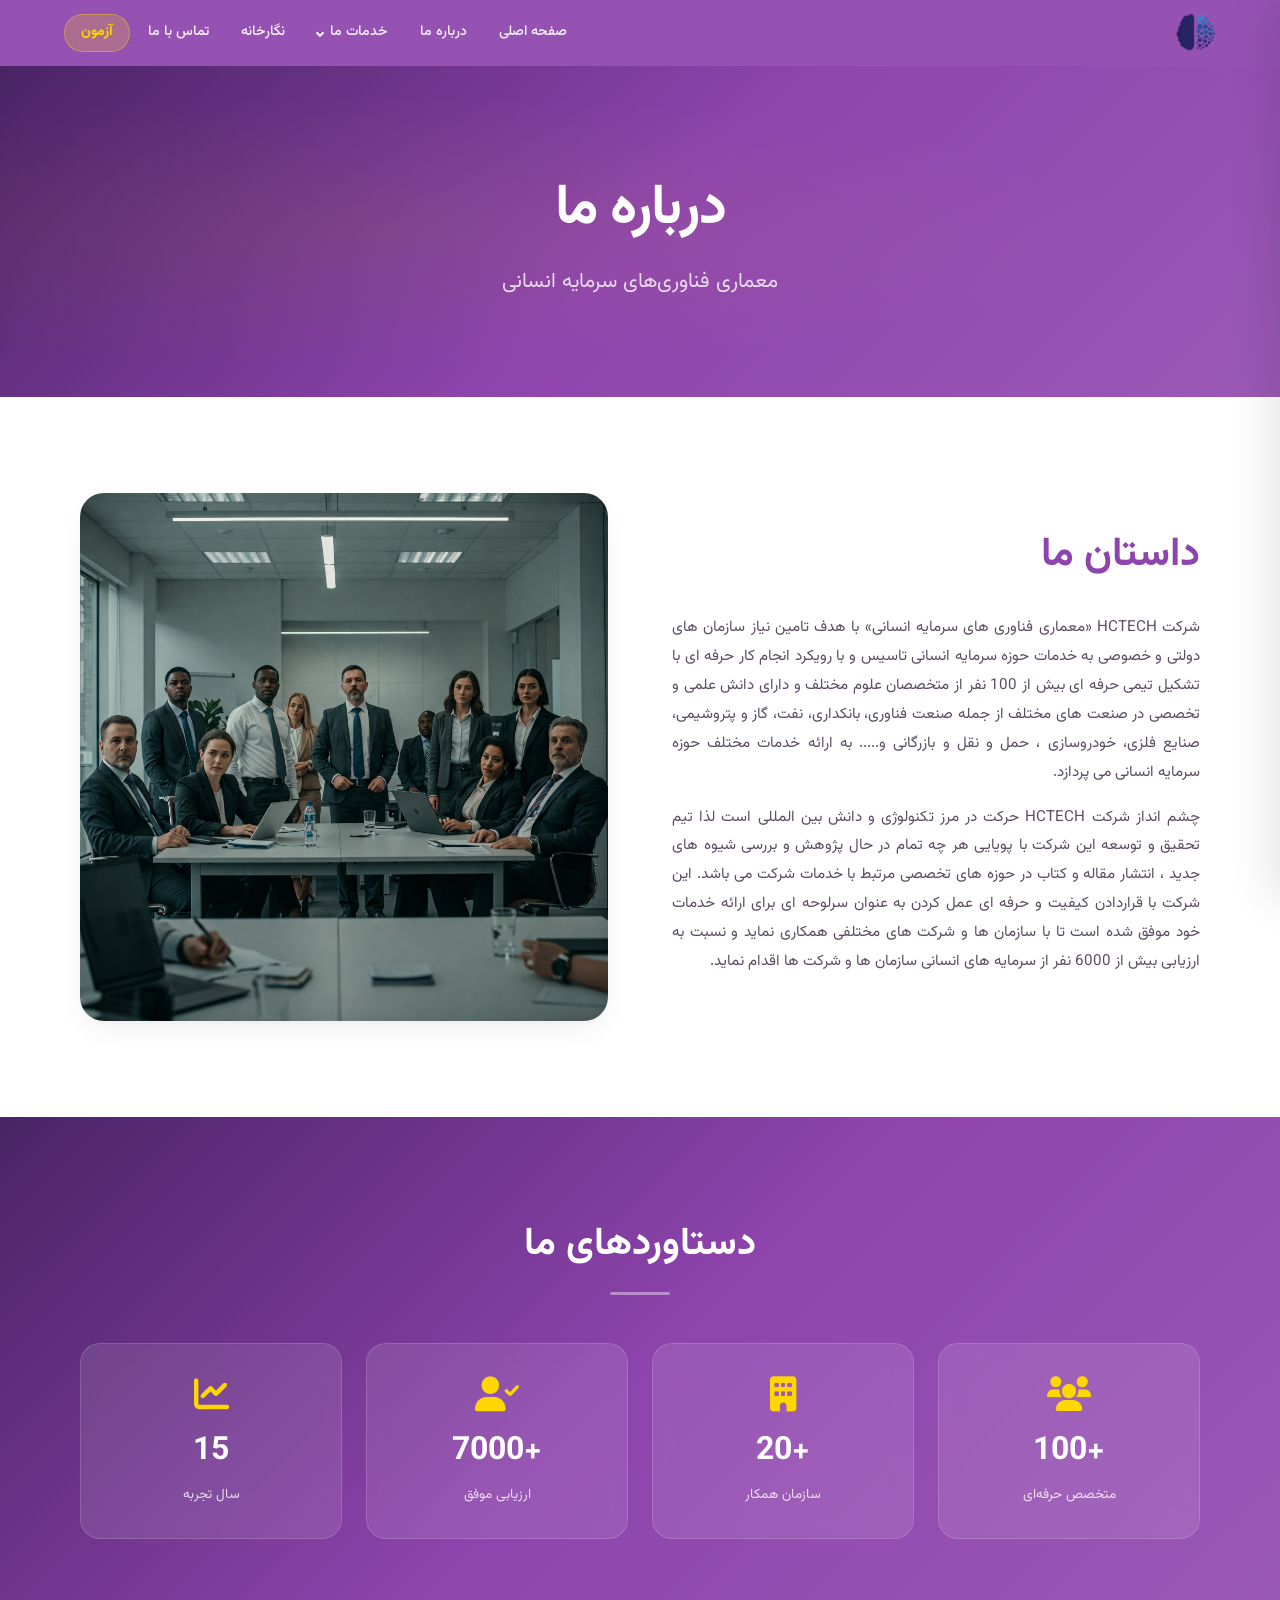
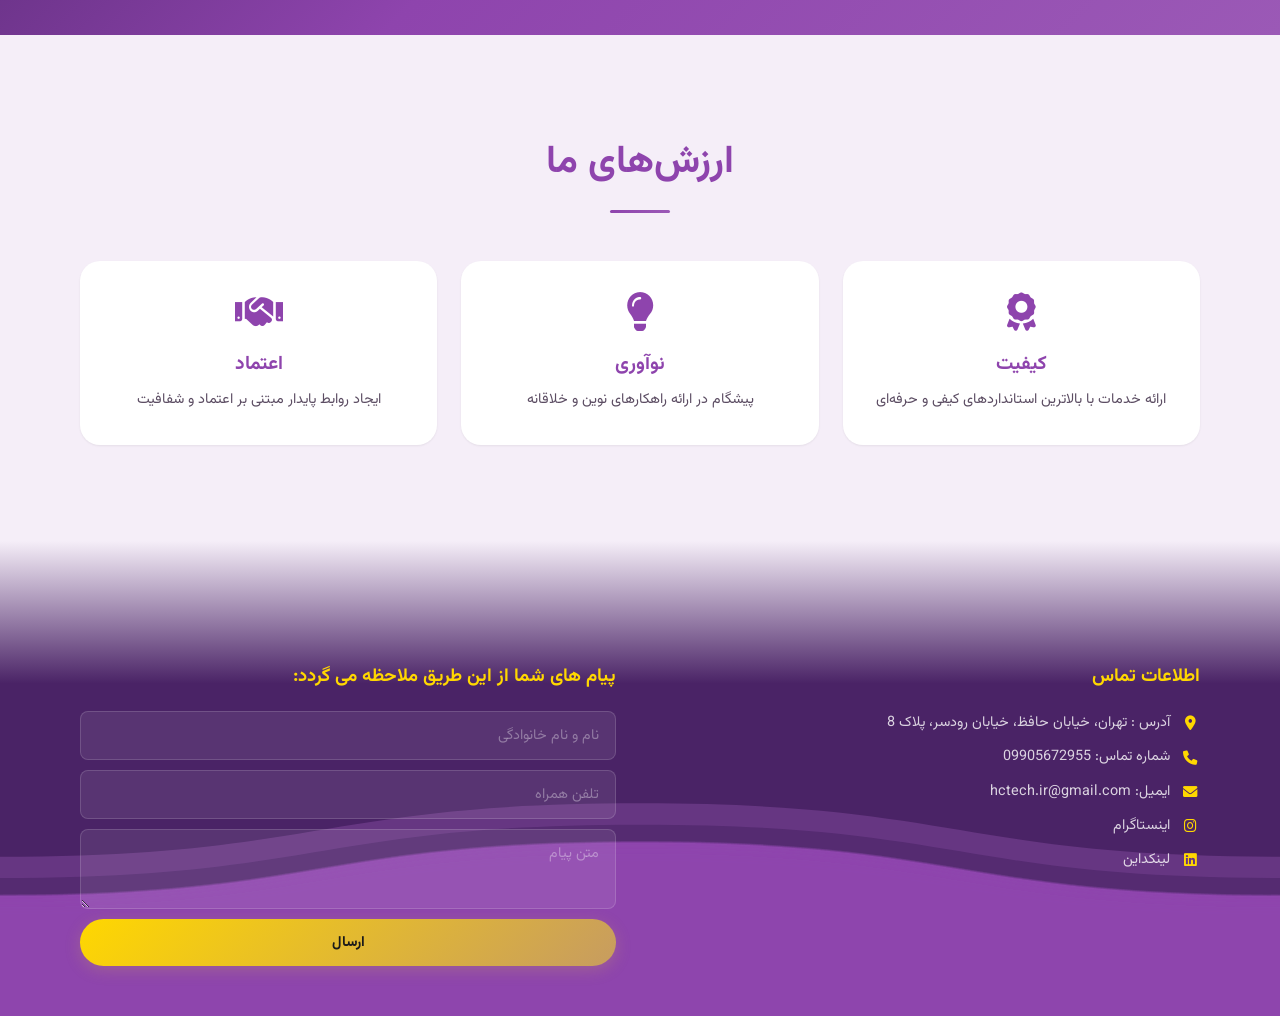
==== commit 097f1fc6: "Fix: exam button, mobile scroll bug, cube face gaps" ====
--- a/about.html
+++ b/about.html
@@ -46,6 +46,7 @@
                     </li>
                     <li><a href="index.html#gallery">نگارخانه</a></li>
                     <li><a href="contact.html">تماس با ما</a></li>
+                    <li><a href="#" class="exam-btn">آزمون</a></li>
                 </ul>
             </nav>
         </div>
--- a/css/main.css
+++ b/css/main.css
@@ -452,6 +452,32 @@
     }
 }
 
+/* Exam Button */
+.exam-btn {
+    background: rgba(255, 215, 0, 0.2) !important;
+    border: 1px solid rgba(255, 215, 0, 0.4) !important;
+    border-radius: 20px !important;
+    padding: 6px 16px !important;
+    color: #FFD700 !important;
+    font-weight: 600 !important;
+}
+
+.exam-btn:hover {
+    background: #FFD700 !important;
+    color: #1a1a1a !important;
+}
+
+.header-scrolled .exam-btn {
+    background: rgba(142, 68, 173, 0.1) !important;
+    border-color: rgba(142, 68, 173, 0.3) !important;
+    color: #8e44ad !important;
+}
+
+.header-scrolled .exam-btn:hover {
+    background: #8e44ad !important;
+    color: #fff !important;
+}
+
 @media (max-width: 480px) {
     .header-container {
         height: 58px;
@@ -460,6 +486,11 @@
 
     .header .logo {
         height: 32px;
+    }
+
+    .exam-btn {
+        padding: 4px 10px !important;
+        font-size: 0.75rem !important;
     }
 }
 
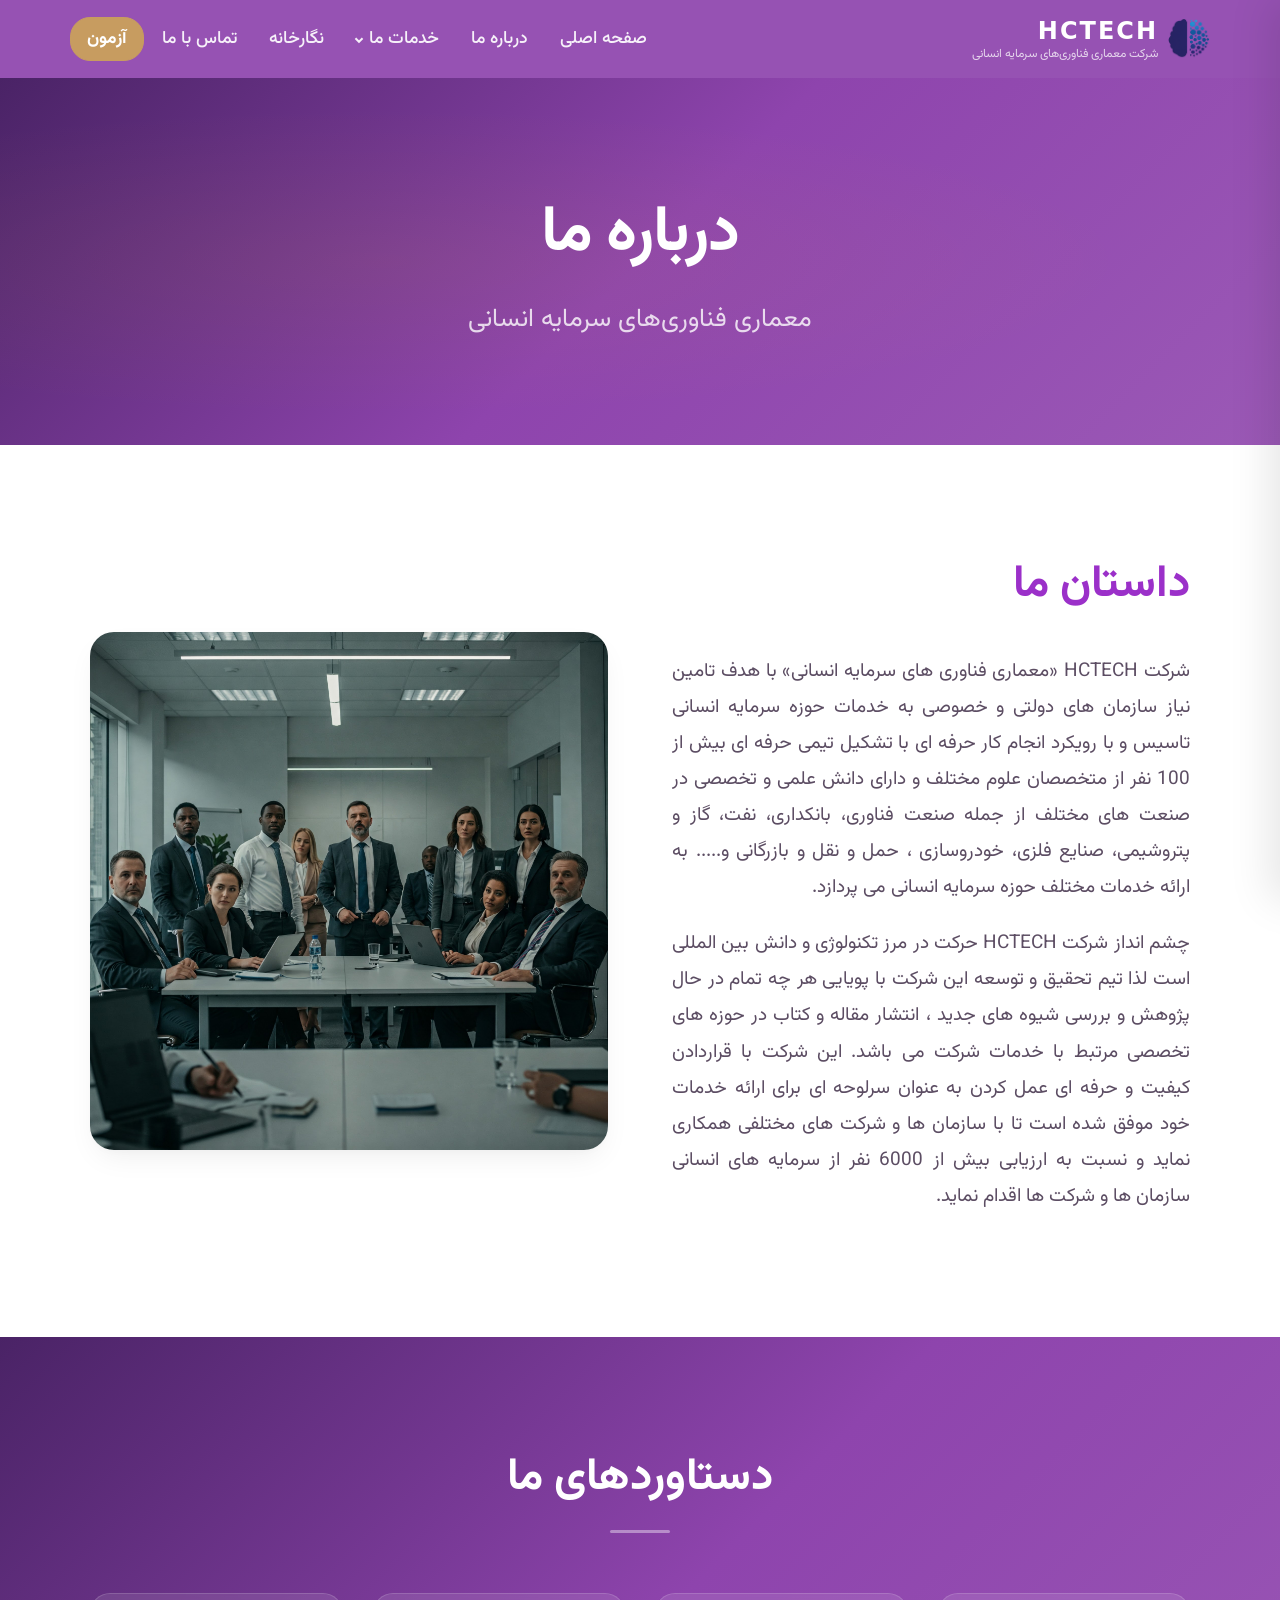
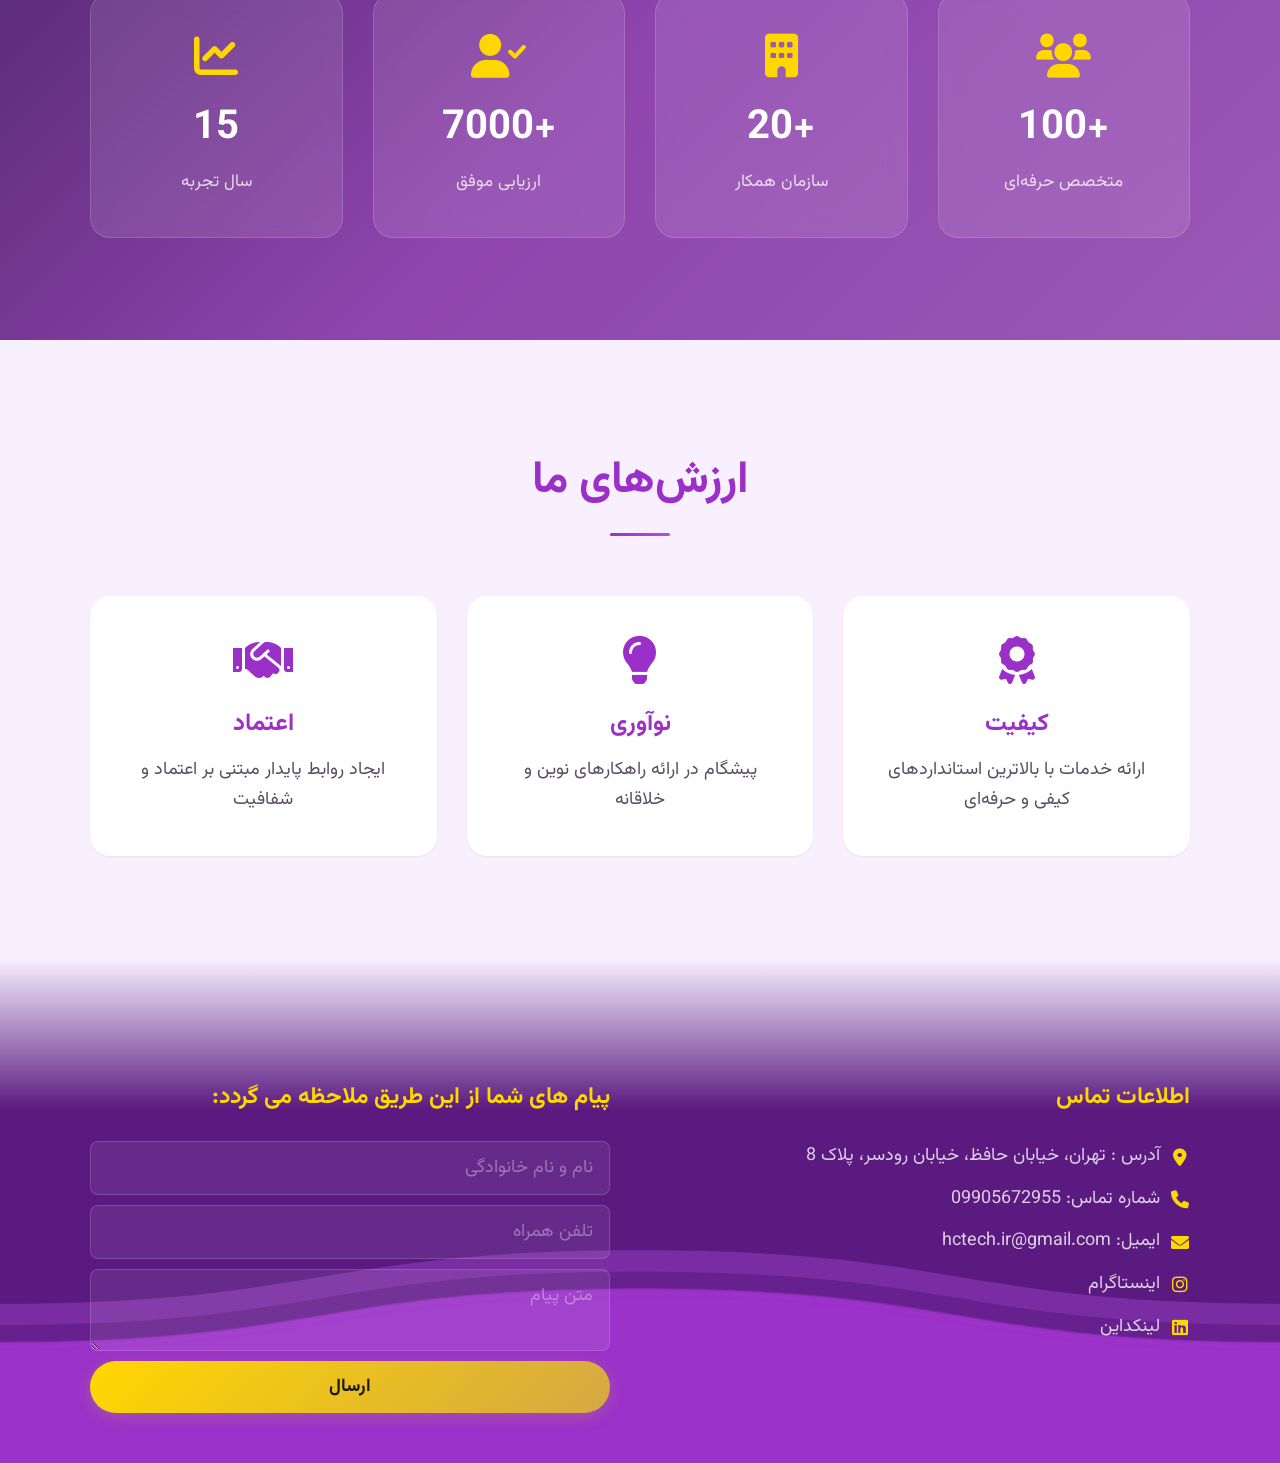
==== commit 8c7e11c1: "Did more specifications" ====
--- a/about.html
+++ b/about.html
@@ -25,6 +25,10 @@
         <div class="header-container">
             <a href="index.html" class="logo-link">
                 <img src="./images/logo.png" alt="HCTECH" class="logo">
+                <div class="logo-text-group">
+                    <span class="logo-text">HCTECH</span>
+                      <span class="logo-subtext">شرکت معماری فناوری‌های سرمایه انسانی</span>
+                </div>
             </a>
             <nav>
                 <ul>
--- a/css/main.css
+++ b/css/main.css
@@ -42,13 +42,13 @@
    ۲. CSS Variables — Design Tokens
    =========================================== */
 :root {
-    --color-primary: #8e44ad;
-    --color-primary-light: #9b59b6;
-    --color-primary-lighter: #c39bd3;
-    --color-primary-dark: #4a2366;
-    --color-primary-bg: #f5eef8;
+    --color-primary: #9b30c9;
+    --color-primary-light: #b44de0;
+    --color-primary-lighter: #d49ef0;
+    --color-primary-dark: #5a1a80;
+    --color-primary-bg: #f8f0ff;
     --color-accent: #FFD700;
-    --color-gold: #c79c60;
+    --color-gold: #d4a843;
     --color-white: #ffffff;
     --color-white-soft: #fafafa;
     --color-gray-50: #f8f9fa;
@@ -96,7 +96,7 @@
 
 html {
     scroll-behavior: smooth;
-    font-size: 16px;
+    font-size: 20px;
     -webkit-text-size-adjust: 100%;
 }
 
@@ -220,17 +220,24 @@
     max-width: 1200px;
     margin: 0 auto;
     padding: 0 1.5rem;
-    height: 66px;
+    height: 78px;
     transition: height 0.3s ease;
 }
 
 .header-scrolled .header-container {
-    height: 58px;
-}
-
-/* لوگو — فقط یک تعریف */
+    height: 64px;
+}
+
+/* لوگو — عکس + متن کنارش */
+.logo-link {
+    display: flex;
+    align-items: center;
+    gap: 10px;
+    text-decoration: none;
+}
+
 .header .logo {
-    height: 40px;
+    height: 42px;
     width: auto;
     object-fit: contain;
     transition: height 0.3s ease;
@@ -238,7 +245,40 @@
 }
 
 .header-scrolled .logo {
-    height: 34px;
+    height: 36px;
+}
+
+.logo-text-group {
+    display: flex;
+    flex-direction: column;
+    line-height: 1.3;
+}
+
+.logo-text {
+    font-family: 'Montserrat', system-ui, -apple-system, sans-serif;
+    font-size: 1.2rem;
+    font-weight: 700;
+    color: #fff;
+    letter-spacing: 2px;
+    transition: font-size 0.3s ease;
+}
+
+.logo-subtext {
+    font-size: 0.6rem;
+    color: rgba(255, 255, 255, 0.75);
+    font-weight: 400;
+    white-space: nowrap;
+    transition: font-size 0.3s ease;
+}
+
+.header-scrolled .logo-text {
+    color: #8e44ad;
+    font-size: 1.05rem;
+}
+
+.header-scrolled .logo-subtext {
+    color: #666;
+    font-size: 0.55rem;
 }
 
 /* Navigation */
@@ -454,27 +494,29 @@
 
 /* Exam Button */
 .exam-btn {
-    background: rgba(255, 215, 0, 0.2) !important;
-    border: 1px solid rgba(255, 215, 0, 0.4) !important;
+    background: #c79c60 !important;
+    border: 1px solid #c79c60 !important;
     border-radius: 20px !important;
     padding: 6px 16px !important;
-    color: #FFD700 !important;
+    color: #fff !important;
     font-weight: 600 !important;
 }
 
 .exam-btn:hover {
     background: #FFD700 !important;
+    border-color: #FFD700 !important;
     color: #1a1a1a !important;
 }
 
 .header-scrolled .exam-btn {
-    background: rgba(142, 68, 173, 0.1) !important;
-    border-color: rgba(142, 68, 173, 0.3) !important;
-    color: #8e44ad !important;
+    background: #c79c60 !important;
+    border-color: #c79c60 !important;
+    color: #fff !important;
 }
 
 .header-scrolled .exam-btn:hover {
     background: #8e44ad !important;
+    border-color: #8e44ad !important;
     color: #fff !important;
 }
 
@@ -565,7 +607,7 @@
     display: grid;
     grid-template-columns: repeat(auto-fill, minmax(280px, 1fr));
     gap: 1.5rem;
-    padding: var(--section-gap) var(--container-padding);
+    padding: 2rem var(--container-padding) var(--section-gap);
     background: var(--color-primary-bg);
     max-width: var(--container-max);
     margin: 0 auto;
@@ -587,7 +629,7 @@
 
 .service-card img {
     width: 100%;
-    aspect-ratio: 4/3;
+    aspect-ratio: 3/4;
     object-fit: cover;
     transition: transform 0.5s ease;
 }
@@ -1452,6 +1494,14 @@
 @media (max-width: 767px) {
     .contact-grid {
         grid-template-columns: 1fr;
+
+        .wave-container {
+            display: none;
+        }
+
+        footer {
+            padding: 60px 0 30px;
+        }
     }
 
     .contact-hero {
